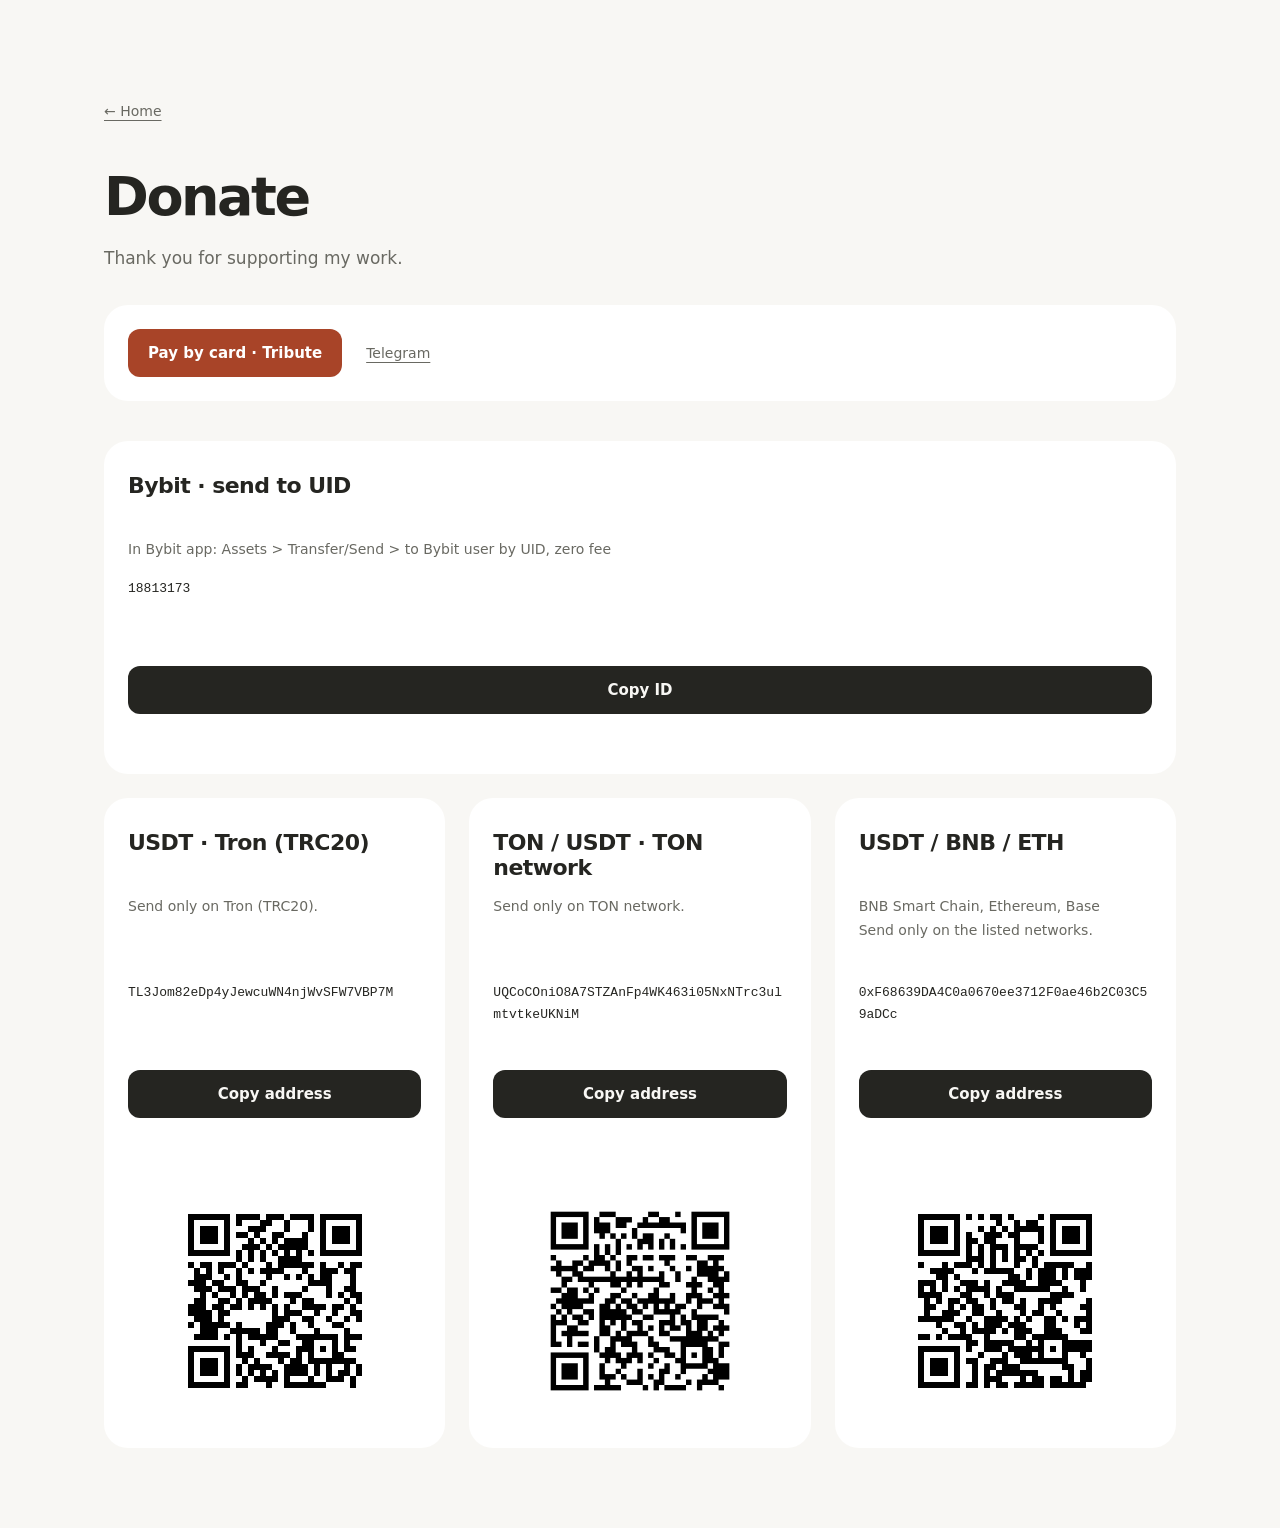
==== donate.html @ 0c7f0937 "Correct donation method to Bybit UID" ====
<!doctype html>
<html lang="en">
<head>
  <meta charset="utf-8">
  <meta name="viewport" content="width=device-width,initial-scale=1">
  <title>Donate - Alex Kirs</title>
  <link rel="stylesheet" href="/style.css">
</head>
<body class="donate">
  <main>
    <nav><a href="/">← Home</a></nav>
    <h1>Donate</h1>
    <p class="donate-intro">Thank you for supporting my work.</p>
    <section class="donation tribute" aria-label="Card donations">
      <a id="tribute-heading" class="donation-button" href="https://web.tribute.tg/d/RJ1">Pay by card · Tribute</a>
      <p class="donation-networks"><a href="https://t.me/tribute/app?startapp=dRJ1">Telegram</a></p>
    </section>
    <section class="donation" aria-labelledby="bybit-heading" style="margin-bottom: 24px">
      <h2 id="bybit-heading">Bybit · send to UID</h2>
      <p>In Bybit app: Assets &gt; Transfer/Send &gt; to Bybit user by UID, zero fee</p>
      <p class="wallet-address">18813173</p>
      <button type="button">Copy ID</button>
      <p class="copy-status" role="status"></p>
    </section>
    <div class="donation-grid">
      <section class="donation" aria-labelledby="tron-heading">
        <h2 id="tron-heading">USDT · Tron (TRC20)</h2>
        <p>Send only on Tron (TRC20).</p>
        <p class="wallet-address">TL3Jom82eDp4yJewcuWN4njWvSFW7VBP7M</p>
        <button type="button">Copy address</button>
        <p class="copy-status" role="status"></p>
        <img class="donation-qr" src="/donate-tron-qr.png" width="246" height="246" alt="QR code for the Tron wallet address above">
      </section>
      <section class="donation" aria-labelledby="ton-heading">
        <h2 id="ton-heading">TON / USDT · TON network</h2>
        <p>Send only on TON network.</p>
        <p class="wallet-address">UQCoCOniO8A7STZAnFp4WK463i05NxNTrc3ulmtvtkeUKNiM</p>
        <button type="button">Copy address</button>
        <p class="copy-status" role="status"></p>
        <img class="donation-qr" src="/donate-ton-qr.png" width="246" height="246" alt="QR code for the TON wallet address above">
      </section>
      <section class="donation" aria-labelledby="crypto-heading">
        <h2 id="crypto-heading">USDT / BNB / ETH</h2>
        <p class="donation-networks">BNB Smart Chain, Ethereum, Base<br>Send only on the listed networks.</p>
        <p class="wallet-address" id="wallet-address">0xF68639DA4C0a0670ee3712F0ae46b2C03C59aDCc</p>
        <button type="button" id="copy-address">Copy address</button>
        <p class="copy-status" id="copy-status" role="status"></p>
        <img class="donation-qr" src="/donate-qr.png" width="246" height="246" alt="QR code for the wallet address above">
      </section>
    </div>
  </main>
  <script>
    document.querySelectorAll('.donation:has(.wallet-address)').forEach(section => {
      section.querySelector('button').addEventListener('click', async () => {
        const address = section.querySelector('.wallet-address').textContent;
        const status = section.querySelector('.copy-status');
        try {
          await navigator.clipboard.writeText(address);
          status.textContent = 'Copied.';
        } catch {
          status.textContent = 'Could not copy. Select and copy the value above.';
        }
      });
    });
  </script>
</body>
</html>
---- style.css ----
:root {
  color-scheme: light dark;
  --bg: #f8f7f4;
  --fg: #252521;
  --mute: #696962;
  --line: #d8d8d0;
  --accent: #a84428;
}
@media (prefers-color-scheme: dark) {
  :root {
    --bg: #191a18;
    --fg: #eeeee7;
    --mute: #a5a59b;
    --line: #3d3e37;
    --accent: #e59877;
  }
}
* { box-sizing: border-box; }
html { background: var(--bg); }
body {
  max-width: 760px;
  margin: 0 auto;
  padding: clamp(32px, 7vw, 96px) 24px 80px;
  background: var(--bg);
  color: var(--fg);
  font: 17px/1.75 system-ui, sans-serif;
  -webkit-font-smoothing: antialiased;
}
a { color: inherit; text-underline-offset: .25em; text-decoration-thickness: 1px; }
a:hover { color: var(--accent); }
a:focus-visible { outline: 2px solid var(--accent); outline-offset: 6px; }
h1, h2 { line-height: 1.15; }
h1 { margin: 0 0 32px; font-size: clamp(36px, 5vw, 54px); font-weight: 600; letter-spacing: -.045em; text-wrap: balance; }
h2 { margin: 48px 0 16px; font-size: 23px; font-weight: 600; letter-spacing: -.025em; }
p { margin: 0 0 20px; }
nav { margin-bottom: 48px; font-size: 14px; color: var(--mute); }
article { max-width: 65ch; }
.home header { padding: 16px 0 80px; }
.home h1 { margin-bottom: 24px; font-size: clamp(64px, 10vw, 104px); letter-spacing: -.065em; }
.home h1 span { color: var(--accent); }
.contacts { display: flex; flex-wrap: wrap; gap: 8px 24px; font-size: 15px; color: var(--mute); }
.home h2 { margin: 0 0 24px; color: var(--mute); font-size: 12px; font-weight: 500; letter-spacing: .14em; text-transform: uppercase; }
.posts { margin: 0; padding: 0; list-style: none; border-top: 1px solid var(--line); }
.posts li { border-bottom: 1px solid var(--line); }
.posts a { display: flex; align-items: baseline; justify-content: space-between; gap: 24px; padding: 24px 0; font-size: 20px; line-height: 1.45; letter-spacing: -.02em; text-decoration: none; }
.posts a span { color: var(--mute); }
@media (max-width: 480px) {
  .home header { padding-bottom: 64px; }
  .posts a { font-size: 18px; }
}

img {
  display: block;
  max-width: 100%;
  height: auto;
  margin: 24px 0;
  border-radius: 2px;
}

/* Donation cards share the site's palette and typography. */
.donate { max-width: 1120px; }
.donate nav { margin-bottom: 32px; }
.donate nav a, .donation-networks a { display: inline-flex; align-items: center; min-height: 44px; }
.donate h1 { margin-bottom: 16px; }
.donate-intro { color: var(--mute); margin-bottom: 32px; }
.donation-grid { display: grid; grid-template-columns: repeat(3, minmax(0, 1fr)); gap: 24px; }
.donation {
  padding: 32px 24px 24px;
  border-radius: 24px;
  background: light-dark(#fff, #242521);
}
.donation h2 { min-height: 52px; margin: 0 0 12px; font-size: 22px; }
.donation p { margin-bottom: 16px; }
.donation p:not(.wallet-address):not(.copy-status) { color: var(--mute); font-size: 14px; }
.donation-grid .donation > p:not(.wallet-address):not(.copy-status) { min-height: 72px; }
.tribute { display: flex; align-items: center; gap: 24px; margin-bottom: 40px; padding: 24px; }
.tribute .donation-networks { min-height: 0; margin: 0; }
button, .donation-button {
  display: inline-flex; align-items: center; justify-content: center;
  min-height: 48px; padding: 12px 20px; border: 0; border-radius: 12px;
  background: var(--fg); color: var(--bg); font: 600 15px/1.5 system-ui, sans-serif;
  text-decoration: none; cursor: pointer;
}
.donation-button { background: var(--accent); color: light-dark(#fff, #191a18); }
button:hover, .donation-button:hover { opacity: .85; color: var(--bg); }
button:focus-visible, .donation-button:focus-visible { outline: 2px solid var(--accent); outline-offset: 4px; }
.donation button { width: 100%; }
.wallet-address { min-height: 72px; overflow-wrap: anywhere; font: 13px/1.7 ui-monospace, monospace; user-select: all; }
.donation .copy-status { min-height: 24px; margin: 12px 0 0; font-size: 14px; }
.donation-qr { width: 100%; max-width: 246px; margin: 24px auto 0; padding: 12px; border-radius: 16px; background: white; }
@media (max-width: 800px) {
  .donation-grid { grid-template-columns: 1fr; gap: 24px; }
  .donation { padding: 28px; }
  .donation h2, .wallet-address, .donation-grid .donation > p:not(.wallet-address):not(.copy-status) { min-height: 0; }
  .tribute { padding: 24px; flex-direction: column; gap: 8px; align-items: stretch; }
  .tribute .donation-networks { text-align: center; }
}
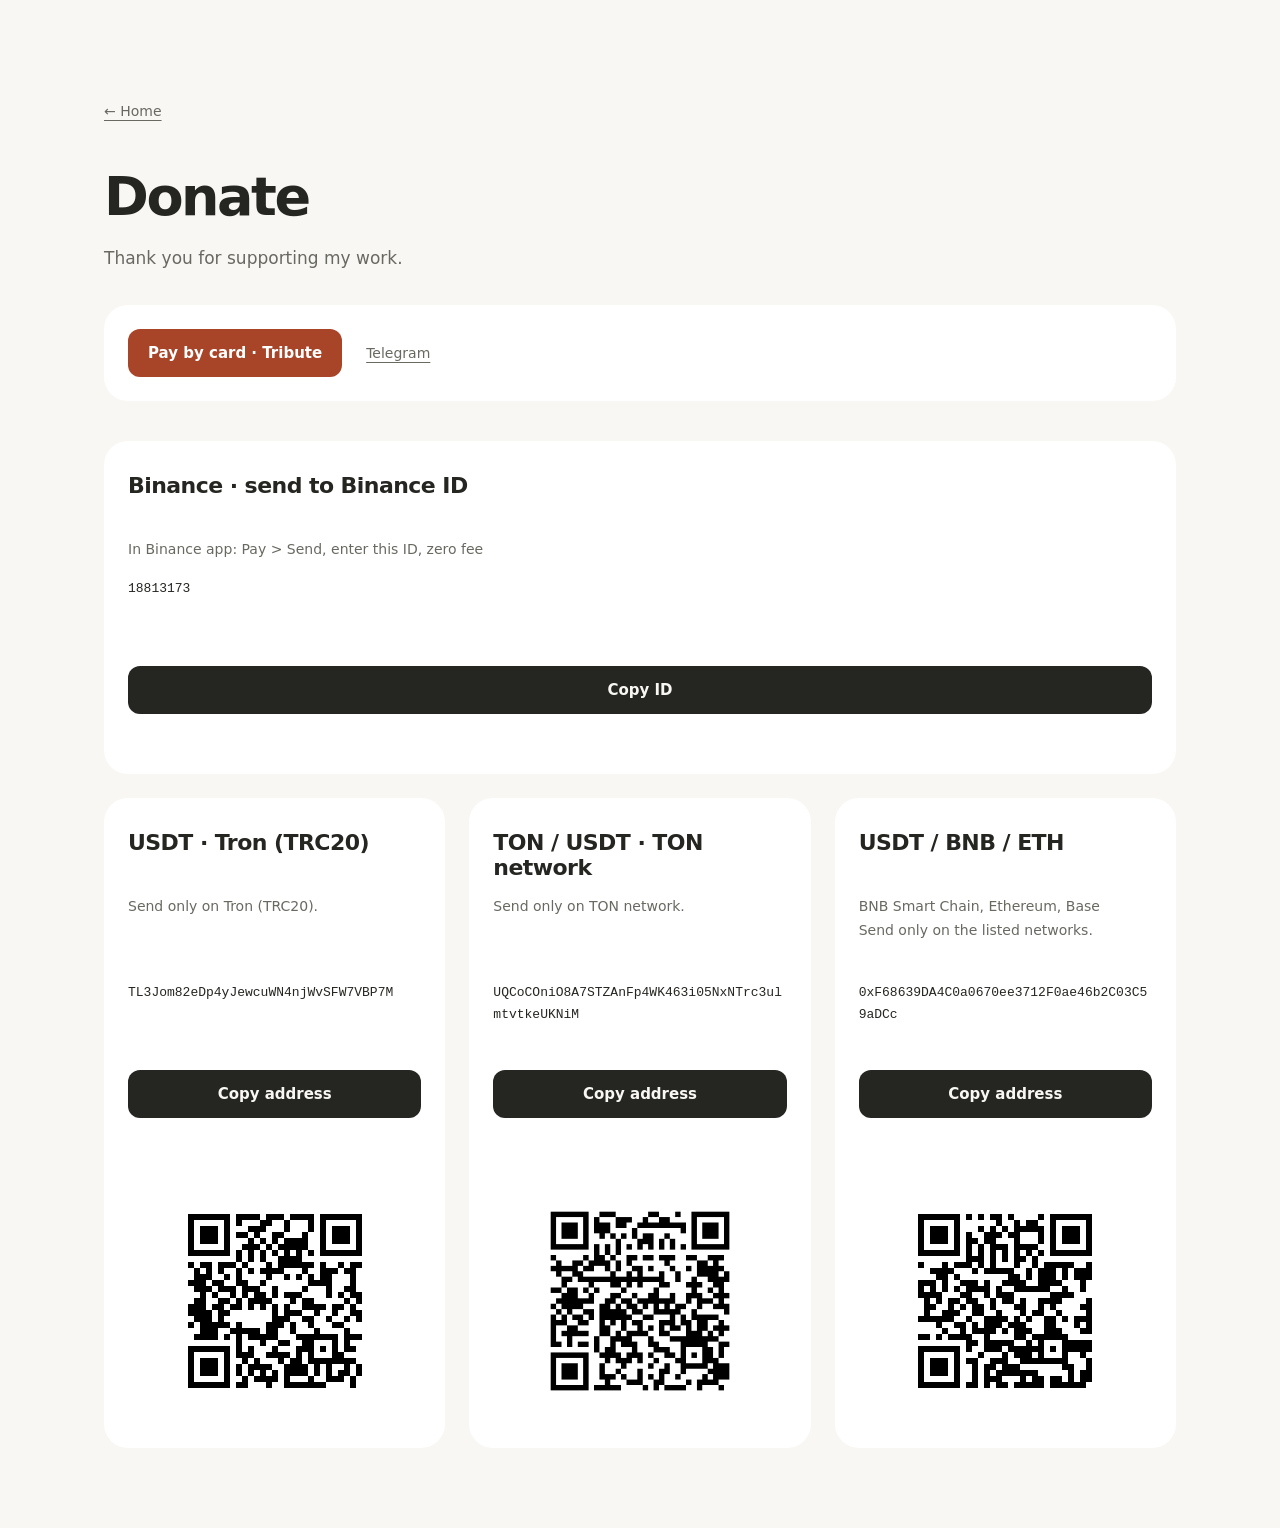
==== commit 3bae601b: "Restore confirmed Binance donation ID" ====
--- a/donate.html
+++ b/donate.html
@@ -15,9 +15,9 @@
       <a id="tribute-heading" class="donation-button" href="https://web.tribute.tg/d/RJ1">Pay by card · Tribute</a>
       <p class="donation-networks"><a href="https://t.me/tribute/app?startapp=dRJ1">Telegram</a></p>
     </section>
-    <section class="donation" aria-labelledby="bybit-heading" style="margin-bottom: 24px">
-      <h2 id="bybit-heading">Bybit · send to UID</h2>
-      <p>In Bybit app: Assets &gt; Transfer/Send &gt; to Bybit user by UID, zero fee</p>
+    <section class="donation" aria-labelledby="binance-heading" style="margin-bottom: 24px">
+      <h2 id="binance-heading">Binance · send to Binance ID</h2>
+      <p>In Binance app: Pay &gt; Send, enter this ID, zero fee</p>
       <p class="wallet-address">18813173</p>
       <button type="button">Copy ID</button>
       <p class="copy-status" role="status"></p>
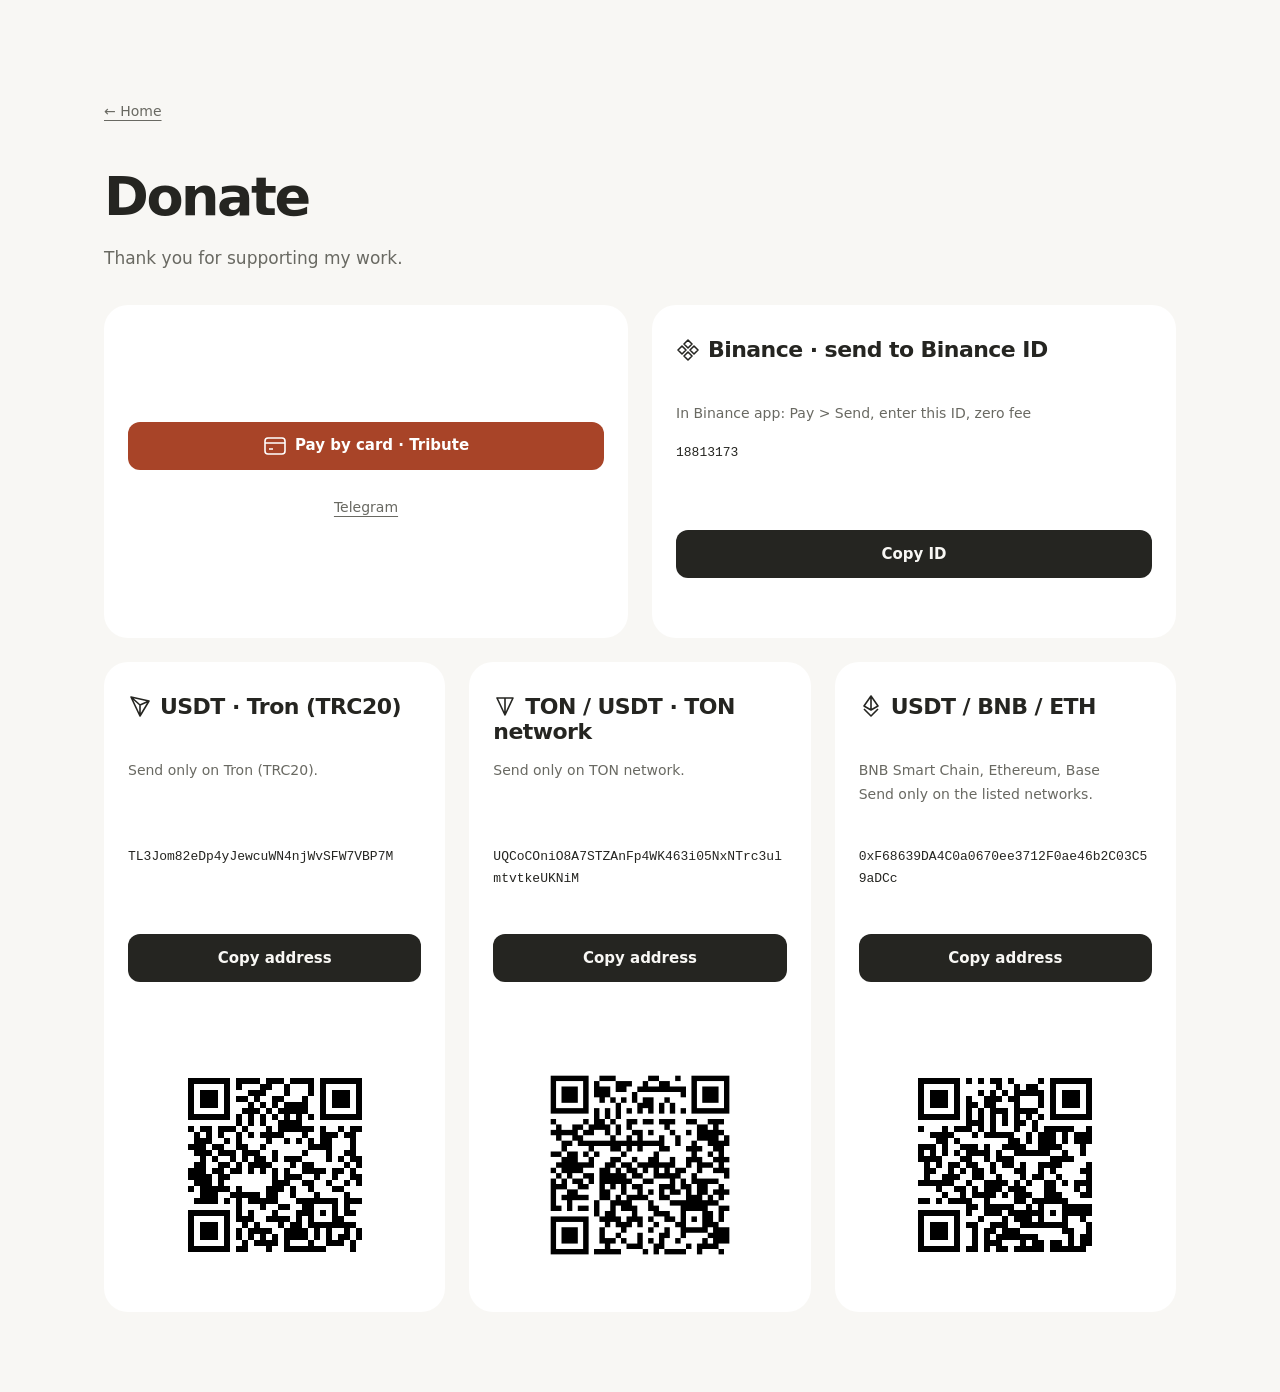
==== commit 3a21bdf4: "Align quick donation cards and add local network icons" ====
--- a/donate.html
+++ b/donate.html
@@ -11,20 +11,22 @@
     <nav><a href="/">← Home</a></nav>
     <h1>Donate</h1>
     <p class="donate-intro">Thank you for supporting my work.</p>
-    <section class="donation tribute" aria-label="Card donations">
-      <a id="tribute-heading" class="donation-button" href="https://web.tribute.tg/d/RJ1">Pay by card · Tribute</a>
-      <p class="donation-networks"><a href="https://t.me/tribute/app?startapp=dRJ1">Telegram</a></p>
-    </section>
-    <section class="donation" aria-labelledby="binance-heading" style="margin-bottom: 24px">
-      <h2 id="binance-heading">Binance · send to Binance ID</h2>
-      <p>In Binance app: Pay &gt; Send, enter this ID, zero fee</p>
-      <p class="wallet-address">18813173</p>
-      <button type="button">Copy ID</button>
-      <p class="copy-status" role="status"></p>
-    </section>
+    <div class="donation-quick">
+      <section class="donation tribute" aria-label="Card donations">
+        <a id="tribute-heading" class="donation-button" href="https://web.tribute.tg/d/RJ1"><svg class="donation-icon" viewBox="0 0 24 24" fill="none" stroke="currentColor" stroke-width="1.6" stroke-linejoin="round" aria-hidden="true"><rect x="2" y="4" width="20" height="16" rx="3"/><path d="M2 9h20M6 15h4"/></svg>Pay by card · Tribute</a>
+        <p class="donation-networks"><a href="https://t.me/tribute/app?startapp=dRJ1">Telegram</a></p>
+      </section>
+      <section class="donation" aria-labelledby="binance-heading">
+        <h2 id="binance-heading"><svg class="donation-icon" viewBox="0 0 24 24" fill="none" stroke="currentColor" stroke-width="1.6" stroke-linejoin="round" aria-hidden="true"><path d="m12 2 4 4-4 4-4-4Zm0 12 4 4-4 4-4-4ZM2 12l4-4 4 4-4 4Zm12 0 4-4 4 4-4 4Z"/></svg>Binance · send to Binance ID</h2>
+        <p>In Binance app: Pay &gt; Send, enter this ID, zero fee</p>
+        <p class="wallet-address">18813173</p>
+        <button type="button">Copy ID</button>
+        <p class="copy-status" role="status"></p>
+      </section>
+    </div>
     <div class="donation-grid">
       <section class="donation" aria-labelledby="tron-heading">
-        <h2 id="tron-heading">USDT · Tron (TRC20)</h2>
+        <h2 id="tron-heading"><svg class="donation-icon" viewBox="0 0 24 24" fill="none" stroke="currentColor" stroke-width="1.6" stroke-linejoin="round" aria-hidden="true"><path d="m3 3 18 4-9 15Zm0 0 9 8 9-4M12 11v11"/></svg>USDT · Tron (TRC20)</h2>
         <p>Send only on Tron (TRC20).</p>
         <p class="wallet-address">TL3Jom82eDp4yJewcuWN4njWvSFW7VBP7M</p>
         <button type="button">Copy address</button>
@@ -32,7 +34,7 @@
         <img class="donation-qr" src="/donate-tron-qr.png" width="246" height="246" alt="QR code for the Tron wallet address above">
       </section>
       <section class="donation" aria-labelledby="ton-heading">
-        <h2 id="ton-heading">TON / USDT · TON network</h2>
+        <h2 id="ton-heading"><svg class="donation-icon" viewBox="0 0 24 24" fill="none" stroke="currentColor" stroke-width="1.6" stroke-linejoin="round" aria-hidden="true"><path d="M4 4h16L12 21ZM12 4v17"/></svg>TON / USDT · TON network</h2>
         <p>Send only on TON network.</p>
         <p class="wallet-address">UQCoCOniO8A7STZAnFp4WK463i05NxNTrc3ulmtvtkeUKNiM</p>
         <button type="button">Copy address</button>
@@ -40,7 +42,7 @@
         <img class="donation-qr" src="/donate-ton-qr.png" width="246" height="246" alt="QR code for the TON wallet address above">
       </section>
       <section class="donation" aria-labelledby="crypto-heading">
-        <h2 id="crypto-heading">USDT / BNB / ETH</h2>
+        <h2 id="crypto-heading"><svg class="donation-icon" viewBox="0 0 24 24" fill="none" stroke="currentColor" stroke-width="1.6" stroke-linejoin="round" aria-hidden="true"><path d="m12 2 7 10-7 4-7-4Zm-7 13 7 7 7-7M12 2v14"/></svg>USDT / BNB / ETH</h2>
         <p class="donation-networks">BNB Smart Chain, Ethereum, Base<br>Send only on the listed networks.</p>
         <p class="wallet-address" id="wallet-address">0xF68639DA4C0a0670ee3712F0ae46b2C03C59aDCc</p>
         <button type="button" id="copy-address">Copy address</button>
--- a/style.css
+++ b/style.css
@@ -73,8 +73,11 @@
 .donation p { margin-bottom: 16px; }
 .donation p:not(.wallet-address):not(.copy-status) { color: var(--mute); font-size: 14px; }
 .donation-grid .donation > p:not(.wallet-address):not(.copy-status) { min-height: 72px; }
-.tribute { display: flex; align-items: center; gap: 24px; margin-bottom: 40px; padding: 24px; }
-.tribute .donation-networks { min-height: 0; margin: 0; }
+.donation-quick { display: grid; grid-template-columns: repeat(2, minmax(0, 1fr)); gap: 24px; margin-bottom: 24px; }
+.tribute { display: flex; flex-direction: column; justify-content: center; gap: 16px; }
+.tribute .donation-button { width: 100%; }
+.donation-icon { width: 24px; height: 24px; flex-shrink: 0; vertical-align: -.2em; margin-right: 8px; }
+.tribute .donation-networks { min-height: 0; margin: 0; text-align: center; }
 button, .donation-button {
   display: inline-flex; align-items: center; justify-content: center;
   min-height: 48px; padding: 12px 20px; border: 0; border-radius: 12px;
@@ -89,7 +92,7 @@
 .donation .copy-status { min-height: 24px; margin: 12px 0 0; font-size: 14px; }
 .donation-qr { width: 100%; max-width: 246px; margin: 24px auto 0; padding: 12px; border-radius: 16px; background: white; }
 @media (max-width: 800px) {
-  .donation-grid { grid-template-columns: 1fr; gap: 24px; }
+  .donation-grid, .donation-quick { grid-template-columns: 1fr; gap: 24px; }
   .donation { padding: 28px; }
   .donation h2, .wallet-address, .donation-grid .donation > p:not(.wallet-address):not(.copy-status) { min-height: 0; }
   .tribute { padding: 24px; flex-direction: column; gap: 8px; align-items: stretch; }
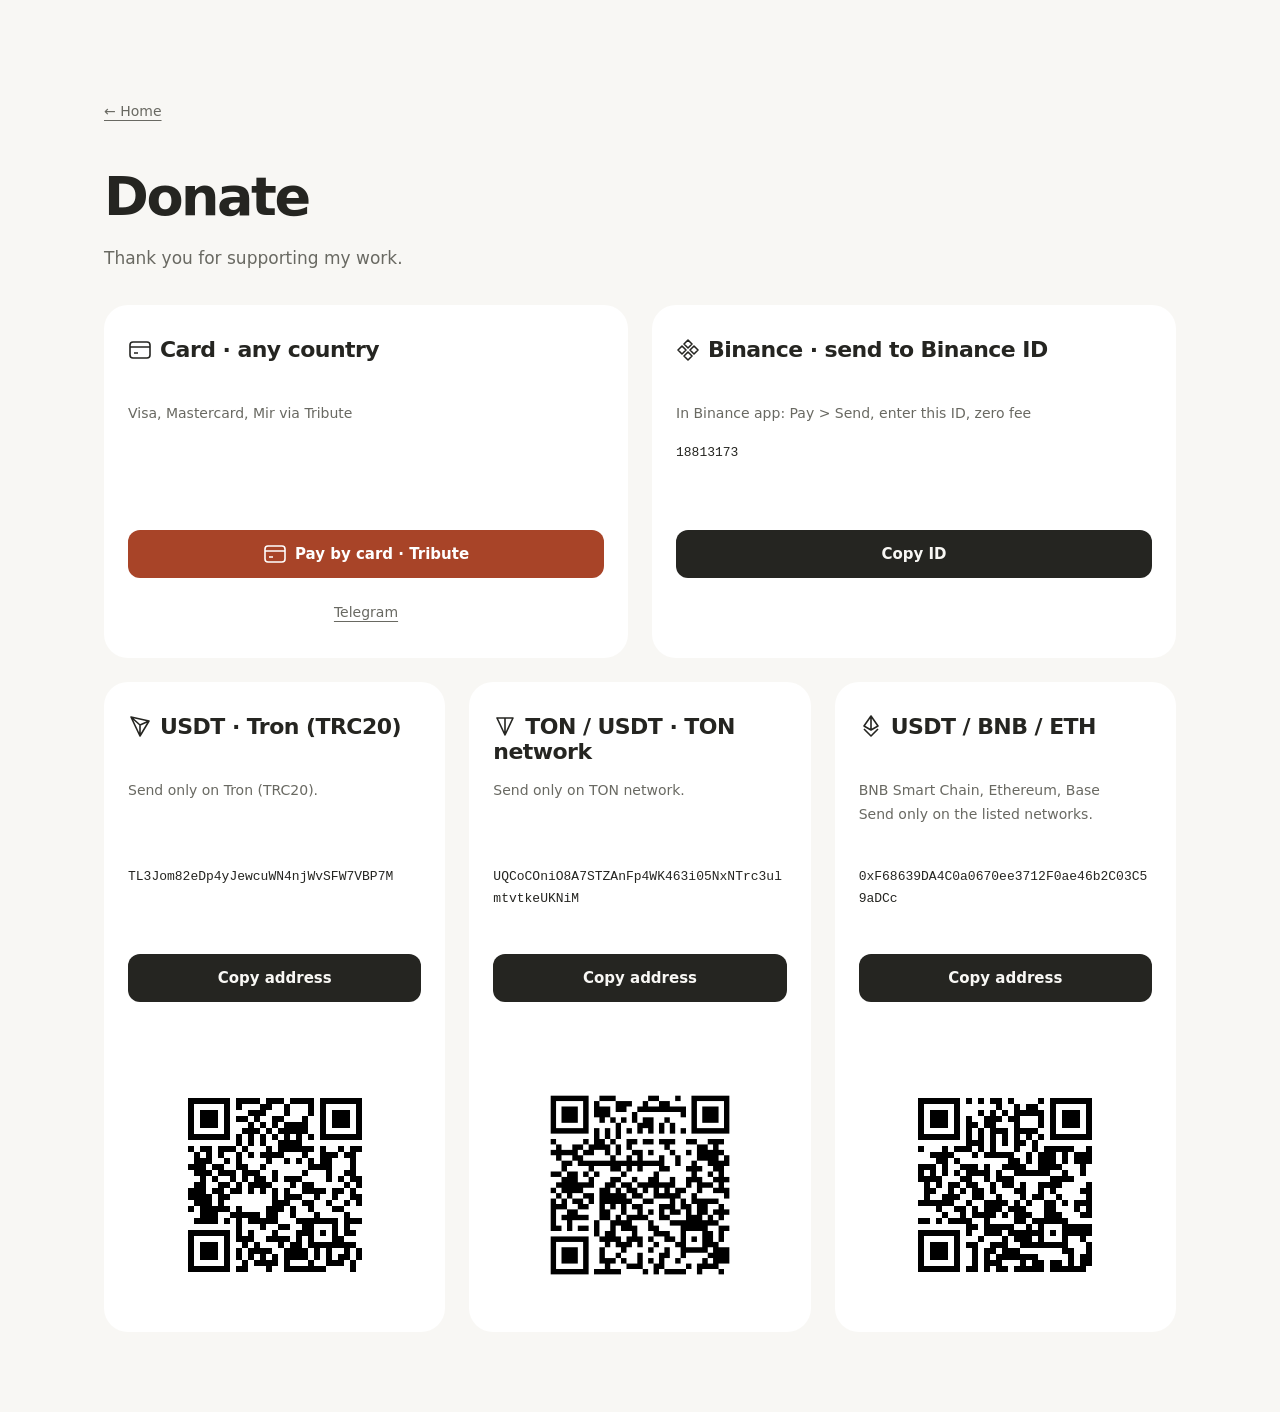
==== commit 394c6441: "Align Tribute donation card and prevent stale stylesheet layouts" ====
--- a/donate.html
+++ b/donate.html
@@ -4,7 +4,7 @@
   <meta charset="utf-8">
   <meta name="viewport" content="width=device-width,initial-scale=1">
   <title>Donate - Alex Kirs</title>
-  <link rel="stylesheet" href="/style.css">
+  <link rel="stylesheet" href="/style.css?v=2a51c4e57368">
 </head>
 <body class="donate">
   <main>
@@ -12,12 +12,14 @@
     <h1>Donate</h1>
     <p class="donate-intro">Thank you for supporting my work.</p>
     <div class="donation-quick">
-      <section class="donation tribute" aria-label="Card donations">
-        <a id="tribute-heading" class="donation-button" href="https://web.tribute.tg/d/RJ1"><svg class="donation-icon" viewBox="0 0 24 24" fill="none" stroke="currentColor" stroke-width="1.6" stroke-linejoin="round" aria-hidden="true"><rect x="2" y="4" width="20" height="16" rx="3"/><path d="M2 9h20M6 15h4"/></svg>Pay by card · Tribute</a>
+      <section class="donation tribute" aria-labelledby="tribute-heading">
+        <h2 id="tribute-heading"><svg width="24" height="24" class="donation-icon" viewBox="0 0 24 24" fill="none" stroke="currentColor" stroke-width="1.6" stroke-linejoin="round" aria-hidden="true"><rect x="2" y="4" width="20" height="16" rx="3"/><path d="M2 9h20M6 15h4"/></svg>Card · any country</h2>
+        <p>Visa, Mastercard, Mir via Tribute</p>
+        <a class="donation-button" href="https://web.tribute.tg/d/RJ1"><svg width="24" height="24" class="donation-icon" viewBox="0 0 24 24" fill="none" stroke="currentColor" stroke-width="1.6" stroke-linejoin="round" aria-hidden="true"><rect x="2" y="4" width="20" height="16" rx="3"/><path d="M2 9h20M6 15h4"/></svg>Pay by card · Tribute</a>
         <p class="donation-networks"><a href="https://t.me/tribute/app?startapp=dRJ1">Telegram</a></p>
       </section>
       <section class="donation" aria-labelledby="binance-heading">
-        <h2 id="binance-heading"><svg class="donation-icon" viewBox="0 0 24 24" fill="none" stroke="currentColor" stroke-width="1.6" stroke-linejoin="round" aria-hidden="true"><path d="m12 2 4 4-4 4-4-4Zm0 12 4 4-4 4-4-4ZM2 12l4-4 4 4-4 4Zm12 0 4-4 4 4-4 4Z"/></svg>Binance · send to Binance ID</h2>
+        <h2 id="binance-heading"><svg width="24" height="24" class="donation-icon" viewBox="0 0 24 24" fill="none" stroke="currentColor" stroke-width="1.6" stroke-linejoin="round" aria-hidden="true"><path d="m12 2 4 4-4 4-4-4Zm0 12 4 4-4 4-4-4ZM2 12l4-4 4 4-4 4Zm12 0 4-4 4 4-4 4Z"/></svg>Binance · send to Binance ID</h2>
         <p>In Binance app: Pay &gt; Send, enter this ID, zero fee</p>
         <p class="wallet-address">18813173</p>
         <button type="button">Copy ID</button>
@@ -26,7 +28,7 @@
     </div>
     <div class="donation-grid">
       <section class="donation" aria-labelledby="tron-heading">
-        <h2 id="tron-heading"><svg class="donation-icon" viewBox="0 0 24 24" fill="none" stroke="currentColor" stroke-width="1.6" stroke-linejoin="round" aria-hidden="true"><path d="m3 3 18 4-9 15Zm0 0 9 8 9-4M12 11v11"/></svg>USDT · Tron (TRC20)</h2>
+        <h2 id="tron-heading"><svg width="24" height="24" class="donation-icon" viewBox="0 0 24 24" fill="none" stroke="currentColor" stroke-width="1.6" stroke-linejoin="round" aria-hidden="true"><path d="m3 3 18 4-9 15Zm0 0 9 8 9-4M12 11v11"/></svg>USDT · Tron (TRC20)</h2>
         <p>Send only on Tron (TRC20).</p>
         <p class="wallet-address">TL3Jom82eDp4yJewcuWN4njWvSFW7VBP7M</p>
         <button type="button">Copy address</button>
@@ -34,7 +36,7 @@
         <img class="donation-qr" src="/donate-tron-qr.png" width="246" height="246" alt="QR code for the Tron wallet address above">
       </section>
       <section class="donation" aria-labelledby="ton-heading">
-        <h2 id="ton-heading"><svg class="donation-icon" viewBox="0 0 24 24" fill="none" stroke="currentColor" stroke-width="1.6" stroke-linejoin="round" aria-hidden="true"><path d="M4 4h16L12 21ZM12 4v17"/></svg>TON / USDT · TON network</h2>
+        <h2 id="ton-heading"><svg width="24" height="24" class="donation-icon" viewBox="0 0 24 24" fill="none" stroke="currentColor" stroke-width="1.6" stroke-linejoin="round" aria-hidden="true"><path d="M4 4h16L12 21ZM12 4v17"/></svg>TON / USDT · TON network</h2>
         <p>Send only on TON network.</p>
         <p class="wallet-address">UQCoCOniO8A7STZAnFp4WK463i05NxNTrc3ulmtvtkeUKNiM</p>
         <button type="button">Copy address</button>
@@ -42,7 +44,7 @@
         <img class="donation-qr" src="/donate-ton-qr.png" width="246" height="246" alt="QR code for the TON wallet address above">
       </section>
       <section class="donation" aria-labelledby="crypto-heading">
-        <h2 id="crypto-heading"><svg class="donation-icon" viewBox="0 0 24 24" fill="none" stroke="currentColor" stroke-width="1.6" stroke-linejoin="round" aria-hidden="true"><path d="m12 2 7 10-7 4-7-4Zm-7 13 7 7 7-7M12 2v14"/></svg>USDT / BNB / ETH</h2>
+        <h2 id="crypto-heading"><svg width="24" height="24" class="donation-icon" viewBox="0 0 24 24" fill="none" stroke="currentColor" stroke-width="1.6" stroke-linejoin="round" aria-hidden="true"><path d="m12 2 7 10-7 4-7-4Zm-7 13 7 7 7-7M12 2v14"/></svg>USDT / BNB / ETH</h2>
         <p class="donation-networks">BNB Smart Chain, Ethereum, Base<br>Send only on the listed networks.</p>
         <p class="wallet-address" id="wallet-address">0xF68639DA4C0a0670ee3712F0ae46b2C03C59aDCc</p>
         <button type="button" id="copy-address">Copy address</button>
--- a/style.css
+++ b/style.css
@@ -74,18 +74,21 @@
 .donation p:not(.wallet-address):not(.copy-status) { color: var(--mute); font-size: 14px; }
 .donation-grid .donation > p:not(.wallet-address):not(.copy-status) { min-height: 72px; }
 .donation-quick { display: grid; grid-template-columns: repeat(2, minmax(0, 1fr)); gap: 24px; margin-bottom: 24px; }
-.tribute { display: flex; flex-direction: column; justify-content: center; gap: 16px; }
+.donation-quick .donation { display: flex; flex-direction: column; }
+.donation-quick button, .tribute .donation-button { margin-top: auto; }
+.donation-quick .donation .copy-status, .tribute .donation-networks { min-height: 44px; margin: 12px 0 0; }
 .tribute .donation-button { width: 100%; }
 .donation-icon { width: 24px; height: 24px; flex-shrink: 0; vertical-align: -.2em; margin-right: 8px; }
-.tribute .donation-networks { min-height: 0; margin: 0; text-align: center; }
+.tribute .donation-networks { text-align: center; }
 button, .donation-button {
   display: inline-flex; align-items: center; justify-content: center;
   min-height: 48px; padding: 12px 20px; border: 0; border-radius: 12px;
   background: var(--fg); color: var(--bg); font: 600 15px/1.5 system-ui, sans-serif;
   text-decoration: none; cursor: pointer;
 }
-.donation-button { background: var(--accent); color: light-dark(#fff, #191a18); }
-button:hover, .donation-button:hover { opacity: .85; color: var(--bg); }
+.donation-button { background: #a84428; color: #fff; }
+button:hover { opacity: .85; color: var(--bg); }
+.donation-button:hover { background: #91391f; color: #fff; }
 button:focus-visible, .donation-button:focus-visible { outline: 2px solid var(--accent); outline-offset: 4px; }
 .donation button { width: 100%; }
 .wallet-address { min-height: 72px; overflow-wrap: anywhere; font: 13px/1.7 ui-monospace, monospace; user-select: all; }
@@ -95,6 +98,6 @@
   .donation-grid, .donation-quick { grid-template-columns: 1fr; gap: 24px; }
   .donation { padding: 28px; }
   .donation h2, .wallet-address, .donation-grid .donation > p:not(.wallet-address):not(.copy-status) { min-height: 0; }
-  .tribute { padding: 24px; flex-direction: column; gap: 8px; align-items: stretch; }
+  .tribute { padding: 24px; }
   .tribute .donation-networks { text-align: center; }
 }
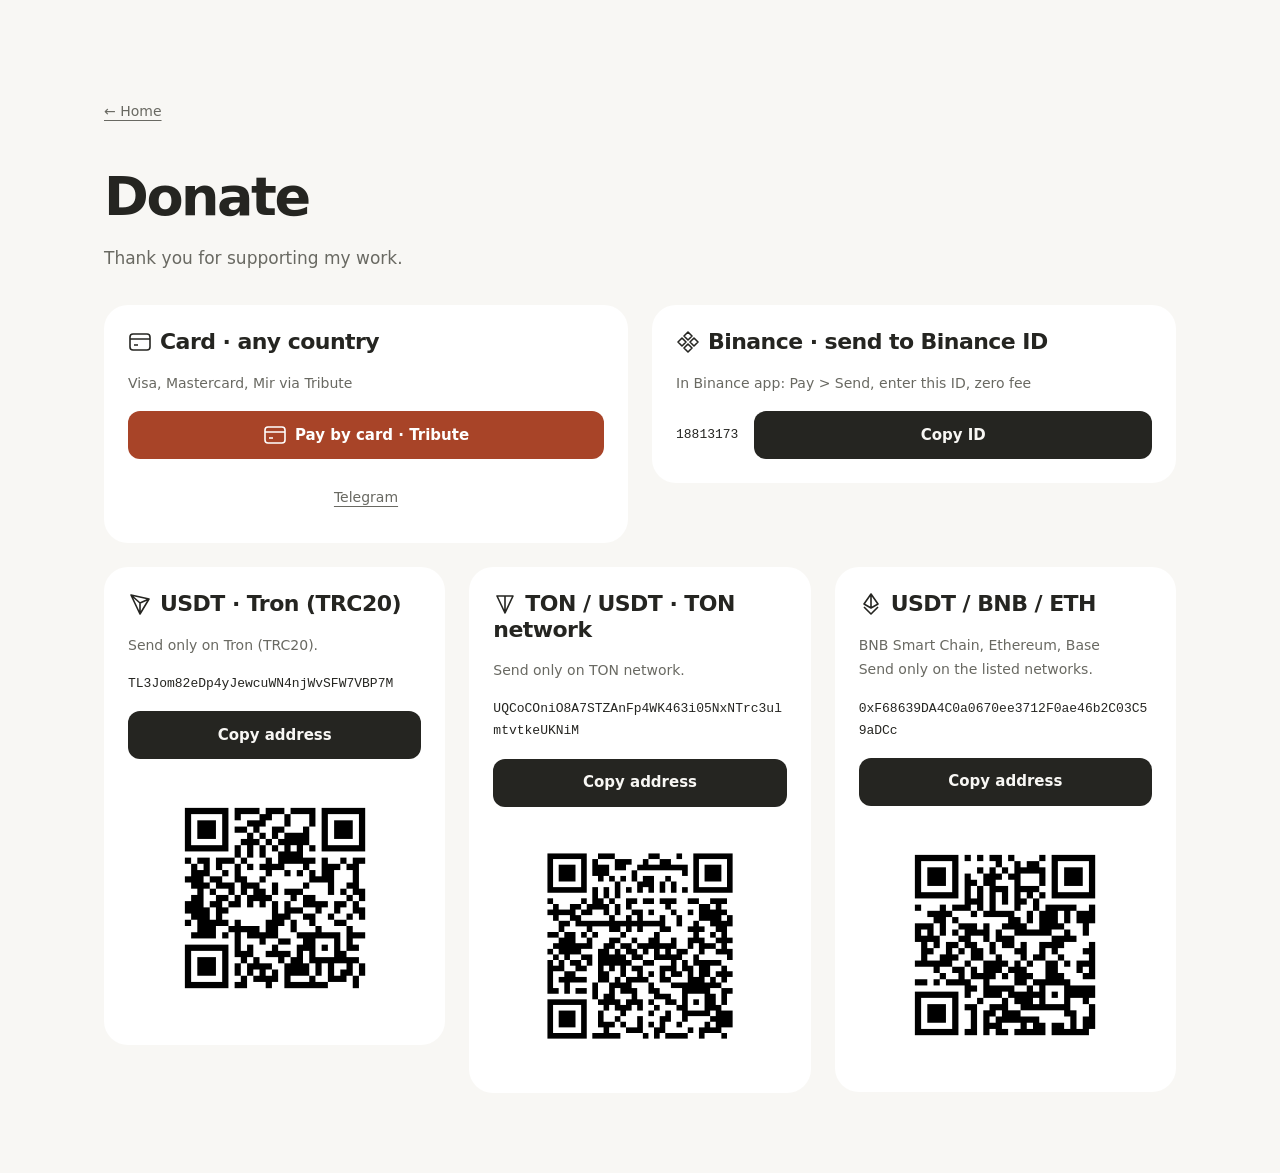
==== commit 47d9739e: "Tighten donation card spacing and place Binance ID beside its action" ====
--- a/donate.html
+++ b/donate.html
@@ -4,7 +4,7 @@
   <meta charset="utf-8">
   <meta name="viewport" content="width=device-width,initial-scale=1">
   <title>Donate - Alex Kirs</title>
-  <link rel="stylesheet" href="/style.css?v=2a51c4e57368">
+  <link rel="stylesheet" href="/style.css?v=227e6cd746e8">
 </head>
 <body class="donate">
   <main>
@@ -21,8 +21,10 @@
       <section class="donation" aria-labelledby="binance-heading">
         <h2 id="binance-heading"><svg width="24" height="24" class="donation-icon" viewBox="0 0 24 24" fill="none" stroke="currentColor" stroke-width="1.6" stroke-linejoin="round" aria-hidden="true"><path d="m12 2 4 4-4 4-4-4Zm0 12 4 4-4 4-4-4ZM2 12l4-4 4 4-4 4Zm12 0 4-4 4 4-4 4Z"/></svg>Binance · send to Binance ID</h2>
         <p>In Binance app: Pay &gt; Send, enter this ID, zero fee</p>
-        <p class="wallet-address">18813173</p>
-        <button type="button">Copy ID</button>
+        <div class="donation-action">
+          <p class="wallet-address">18813173</p>
+          <button type="button">Copy ID</button>
+        </div>
         <p class="copy-status" role="status"></p>
       </section>
     </div>
--- a/style.css
+++ b/style.css
@@ -65,18 +65,20 @@
 .donate-intro { color: var(--mute); margin-bottom: 32px; }
 .donation-grid { display: grid; grid-template-columns: repeat(3, minmax(0, 1fr)); gap: 24px; }
 .donation {
-  padding: 32px 24px 24px;
+  display: grid;
+  align-content: start;
+  gap: 16px;
+  padding: 24px;
   border-radius: 24px;
   background: light-dark(#fff, #242521);
 }
-.donation h2 { min-height: 52px; margin: 0 0 12px; font-size: 22px; }
-.donation p { margin-bottom: 16px; }
+.donation h2 { margin: 0; font-size: 22px; }
+.donation p { margin: 0; }
 .donation p:not(.wallet-address):not(.copy-status) { color: var(--mute); font-size: 14px; }
-.donation-grid .donation > p:not(.wallet-address):not(.copy-status) { min-height: 72px; }
 .donation-quick { display: grid; grid-template-columns: repeat(2, minmax(0, 1fr)); gap: 24px; margin-bottom: 24px; }
-.donation-quick .donation { display: flex; flex-direction: column; }
-.donation-quick button, .tribute .donation-button { margin-top: auto; }
-.donation-quick .donation .copy-status, .tribute .donation-networks { min-height: 44px; margin: 12px 0 0; }
+.donation-grid, .donation-quick { align-items: start; }
+.donation-action { display: flex; align-items: center; gap: 16px; }
+.donation-action button { flex: 1; }
 .tribute .donation-button { width: 100%; }
 .donation-icon { width: 24px; height: 24px; flex-shrink: 0; vertical-align: -.2em; margin-right: 8px; }
 .tribute .donation-networks { text-align: center; }
@@ -91,13 +93,10 @@
 .donation-button:hover { background: #91391f; color: #fff; }
 button:focus-visible, .donation-button:focus-visible { outline: 2px solid var(--accent); outline-offset: 4px; }
 .donation button { width: 100%; }
-.wallet-address { min-height: 72px; overflow-wrap: anywhere; font: 13px/1.7 ui-monospace, monospace; user-select: all; }
-.donation .copy-status { min-height: 24px; margin: 12px 0 0; font-size: 14px; }
-.donation-qr { width: 100%; max-width: 246px; margin: 24px auto 0; padding: 12px; border-radius: 16px; background: white; }
+.wallet-address { overflow-wrap: anywhere; font: 13px/1.7 ui-monospace, monospace; user-select: all; }
+.donation .copy-status { font-size: 14px; }
+.copy-status:empty { display: none; }
+.donation-qr { width: 100%; max-width: 246px; margin: 0 auto; padding: 8px; border-radius: 16px; background: white; }
 @media (max-width: 800px) {
   .donation-grid, .donation-quick { grid-template-columns: 1fr; gap: 24px; }
-  .donation { padding: 28px; }
-  .donation h2, .wallet-address, .donation-grid .donation > p:not(.wallet-address):not(.copy-status) { min-height: 0; }
-  .tribute { padding: 24px; }
-  .tribute .donation-networks { text-align: center; }
 }
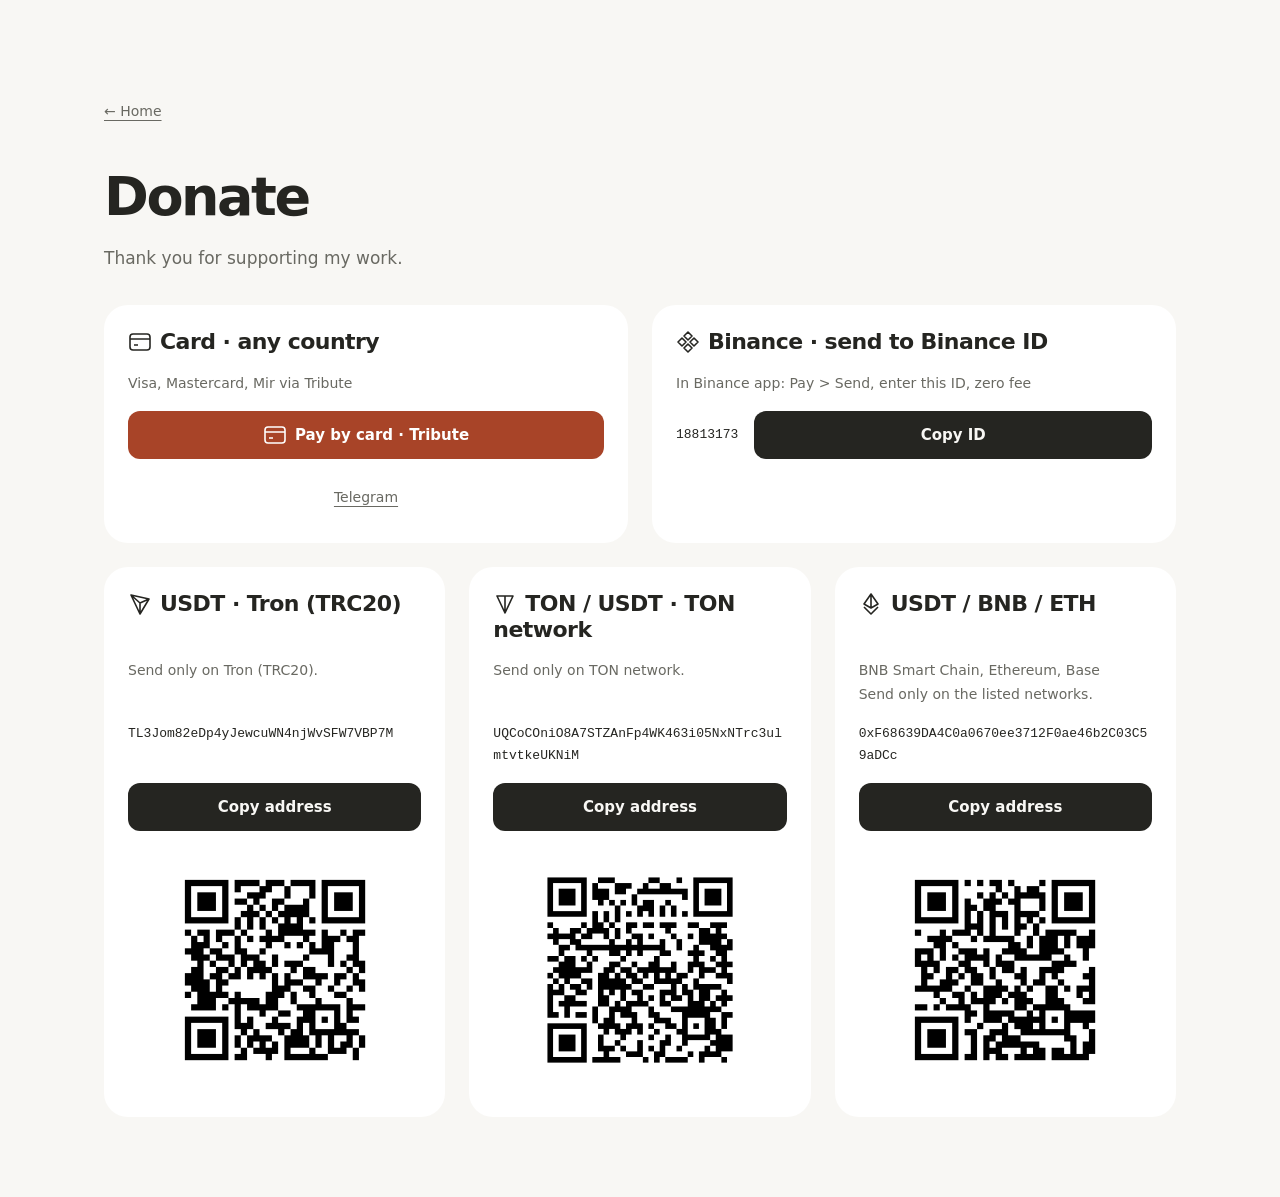
==== commit 3375fbc9: "Align donation card rows with content-sized subgrids" ====
--- a/donate.html
+++ b/donate.html
@@ -4,7 +4,7 @@
   <meta charset="utf-8">
   <meta name="viewport" content="width=device-width,initial-scale=1">
   <title>Donate - Alex Kirs</title>
-  <link rel="stylesheet" href="/style.css?v=227e6cd746e8">
+  <link rel="stylesheet" href="/style.css?v=b1ee34ac0d65">
 </head>
 <body class="donate">
   <main>
@@ -33,24 +33,30 @@
         <h2 id="tron-heading"><svg width="24" height="24" class="donation-icon" viewBox="0 0 24 24" fill="none" stroke="currentColor" stroke-width="1.6" stroke-linejoin="round" aria-hidden="true"><path d="m3 3 18 4-9 15Zm0 0 9 8 9-4M12 11v11"/></svg>USDT · Tron (TRC20)</h2>
         <p>Send only on Tron (TRC20).</p>
         <p class="wallet-address">TL3Jom82eDp4yJewcuWN4njWvSFW7VBP7M</p>
-        <button type="button">Copy address</button>
-        <p class="copy-status" role="status"></p>
+        <div class="donation-controls">
+          <button type="button">Copy address</button>
+          <p class="copy-status" role="status"></p>
+        </div>
         <img class="donation-qr" src="/donate-tron-qr.png" width="246" height="246" alt="QR code for the Tron wallet address above">
       </section>
       <section class="donation" aria-labelledby="ton-heading">
         <h2 id="ton-heading"><svg width="24" height="24" class="donation-icon" viewBox="0 0 24 24" fill="none" stroke="currentColor" stroke-width="1.6" stroke-linejoin="round" aria-hidden="true"><path d="M4 4h16L12 21ZM12 4v17"/></svg>TON / USDT · TON network</h2>
         <p>Send only on TON network.</p>
         <p class="wallet-address">UQCoCOniO8A7STZAnFp4WK463i05NxNTrc3ulmtvtkeUKNiM</p>
-        <button type="button">Copy address</button>
-        <p class="copy-status" role="status"></p>
+        <div class="donation-controls">
+          <button type="button">Copy address</button>
+          <p class="copy-status" role="status"></p>
+        </div>
         <img class="donation-qr" src="/donate-ton-qr.png" width="246" height="246" alt="QR code for the TON wallet address above">
       </section>
       <section class="donation" aria-labelledby="crypto-heading">
         <h2 id="crypto-heading"><svg width="24" height="24" class="donation-icon" viewBox="0 0 24 24" fill="none" stroke="currentColor" stroke-width="1.6" stroke-linejoin="round" aria-hidden="true"><path d="m12 2 7 10-7 4-7-4Zm-7 13 7 7 7-7M12 2v14"/></svg>USDT / BNB / ETH</h2>
         <p class="donation-networks">BNB Smart Chain, Ethereum, Base<br>Send only on the listed networks.</p>
         <p class="wallet-address" id="wallet-address">0xF68639DA4C0a0670ee3712F0ae46b2C03C59aDCc</p>
-        <button type="button" id="copy-address">Copy address</button>
-        <p class="copy-status" id="copy-status" role="status"></p>
+        <div class="donation-controls">
+          <button type="button" id="copy-address">Copy address</button>
+          <p class="copy-status" id="copy-status" role="status"></p>
+        </div>
         <img class="donation-qr" src="/donate-qr.png" width="246" height="246" alt="QR code for the wallet address above">
       </section>
     </div>
--- a/style.css
+++ b/style.css
@@ -76,7 +76,11 @@
 .donation p { margin: 0; }
 .donation p:not(.wallet-address):not(.copy-status) { color: var(--mute); font-size: 14px; }
 .donation-quick { display: grid; grid-template-columns: repeat(2, minmax(0, 1fr)); gap: 24px; margin-bottom: 24px; }
-.donation-grid, .donation-quick { align-items: start; }
+.donation-grid, .donation-quick { gap: 16px 24px; }
+.donation-grid .donation, .donation-quick .donation { grid-template-rows: subgrid; }
+.donation-grid .donation { grid-row: span 5; }
+.donation-quick .donation { grid-row: span 4; }
+.donation-controls { display: grid; align-content: start; gap: 8px; }
 .donation-action { display: flex; align-items: center; gap: 16px; }
 .donation-action button { flex: 1; }
 .tribute .donation-button { width: 100%; }
@@ -93,10 +97,11 @@
 .donation-button:hover { background: #91391f; color: #fff; }
 button:focus-visible, .donation-button:focus-visible { outline: 2px solid var(--accent); outline-offset: 4px; }
 .donation button { width: 100%; }
-.wallet-address { overflow-wrap: anywhere; font: 13px/1.7 ui-monospace, monospace; user-select: all; }
+.wallet-address { overflow-wrap: anywhere; word-break: break-all; font: 13px/1.7 ui-monospace, monospace; user-select: all; }
 .donation .copy-status { font-size: 14px; }
 .copy-status:empty { display: none; }
 .donation-qr { width: 100%; max-width: 246px; margin: 0 auto; padding: 8px; border-radius: 16px; background: white; }
 @media (max-width: 800px) {
   .donation-grid, .donation-quick { grid-template-columns: 1fr; gap: 24px; }
+  .donation-grid .donation, .donation-quick .donation { grid-row: auto; grid-template-rows: none; }
 }
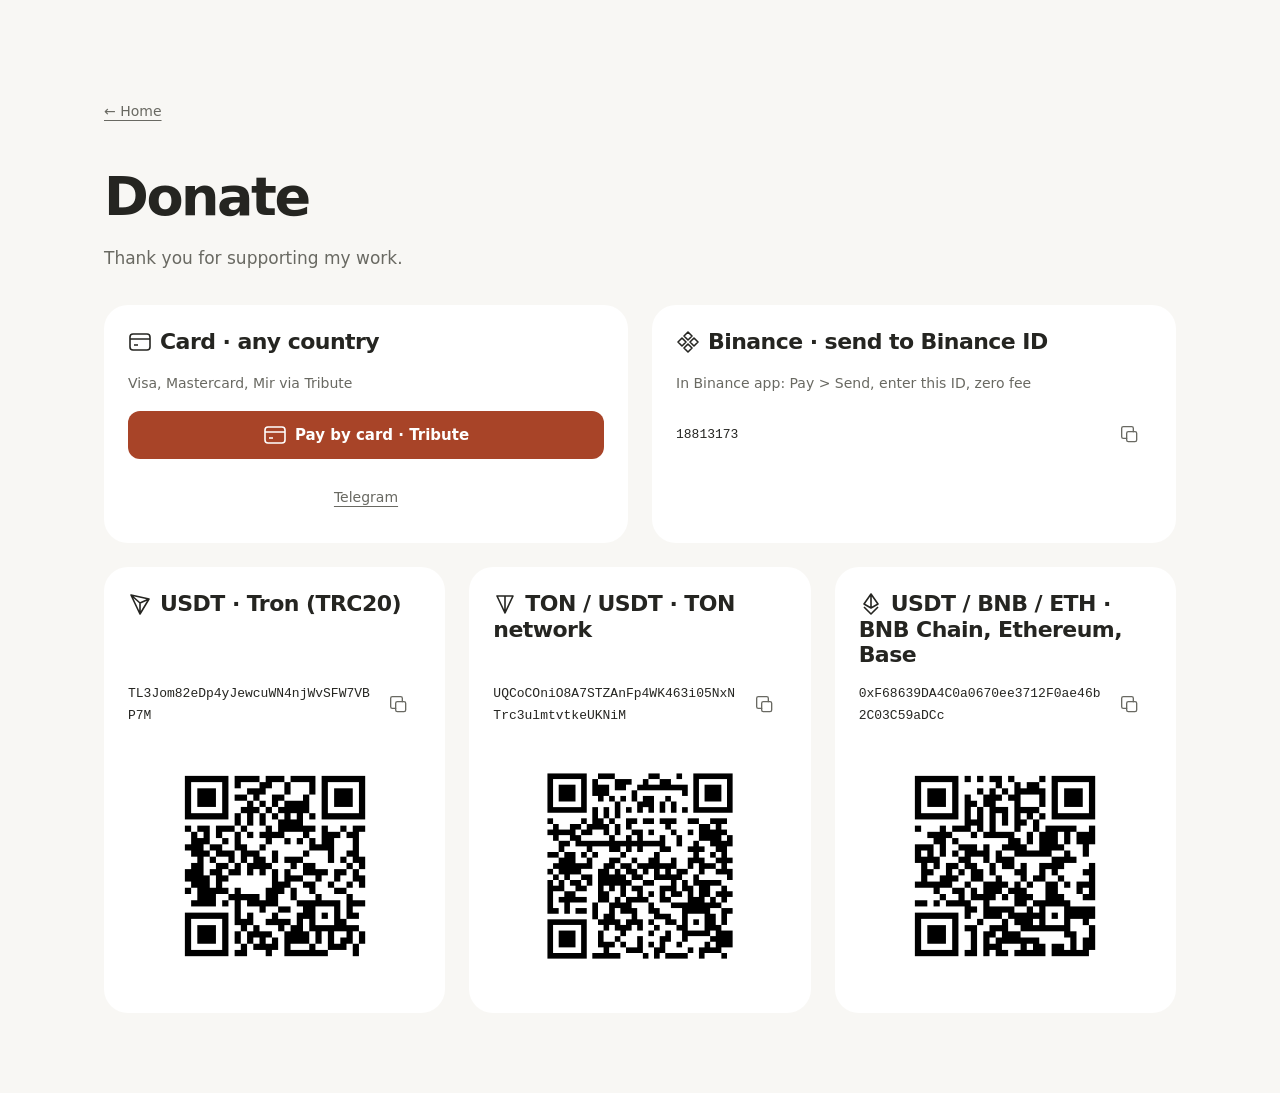
==== commit 80d7649d: "Use inline copy icons on donation cards" ====
--- a/donate.html
+++ b/donate.html
@@ -4,7 +4,7 @@
   <meta charset="utf-8">
   <meta name="viewport" content="width=device-width,initial-scale=1">
   <title>Donate - Alex Kirs</title>
-  <link rel="stylesheet" href="/style.css?v=b1ee34ac0d65">
+  <link rel="stylesheet" href="/style.css?v=458104d045cb">
 </head>
 <body class="donate">
   <main>
@@ -23,39 +23,36 @@
         <p>In Binance app: Pay &gt; Send, enter this ID, zero fee</p>
         <div class="donation-action">
           <p class="wallet-address">18813173</p>
-          <button type="button">Copy ID</button>
+          <button class="copy-button" type="button" aria-label="Copy Binance ID"><svg width="20" height="20" viewBox="0 0 24 24" fill="none" stroke="currentColor" stroke-width="1.6" stroke-linecap="round" stroke-linejoin="round" aria-hidden="true"><g class="copy-glyph"><rect x="8" y="8" width="12" height="12" rx="2"/><path d="M16 8V4a2 2 0 0 0-2-2H4a2 2 0 0 0-2 2v10a2 2 0 0 0 2 2h4"/></g><path class="check-glyph" d="m5 12 4 4L19 6"/></svg></button>
         </div>
-        <p class="copy-status" role="status"></p>
+        <p class="copy-status" role="status" aria-live="polite"></p>
       </section>
     </div>
     <div class="donation-grid">
       <section class="donation" aria-labelledby="tron-heading">
         <h2 id="tron-heading"><svg width="24" height="24" class="donation-icon" viewBox="0 0 24 24" fill="none" stroke="currentColor" stroke-width="1.6" stroke-linejoin="round" aria-hidden="true"><path d="m3 3 18 4-9 15Zm0 0 9 8 9-4M12 11v11"/></svg>USDT · Tron (TRC20)</h2>
-        <p>Send only on Tron (TRC20).</p>
-        <p class="wallet-address">TL3Jom82eDp4yJewcuWN4njWvSFW7VBP7M</p>
-        <div class="donation-controls">
-          <button type="button">Copy address</button>
-          <p class="copy-status" role="status"></p>
+        <div class="donation-action">
+          <p class="wallet-address">TL3Jom82eDp4yJewcuWN4njWvSFW7VBP7M</p>
+          <button class="copy-button" type="button" aria-label="Copy wallet address"><svg width="20" height="20" viewBox="0 0 24 24" fill="none" stroke="currentColor" stroke-width="1.6" stroke-linecap="round" stroke-linejoin="round" aria-hidden="true"><g class="copy-glyph"><rect x="8" y="8" width="12" height="12" rx="2"/><path d="M16 8V4a2 2 0 0 0-2-2H4a2 2 0 0 0-2 2v10a2 2 0 0 0 2 2h4"/></g><path class="check-glyph" d="m5 12 4 4L19 6"/></svg></button>
+          <p class="copy-status" role="status" aria-live="polite"></p>
         </div>
         <img class="donation-qr" src="/donate-tron-qr.png" width="246" height="246" alt="QR code for the Tron wallet address above">
       </section>
       <section class="donation" aria-labelledby="ton-heading">
         <h2 id="ton-heading"><svg width="24" height="24" class="donation-icon" viewBox="0 0 24 24" fill="none" stroke="currentColor" stroke-width="1.6" stroke-linejoin="round" aria-hidden="true"><path d="M4 4h16L12 21ZM12 4v17"/></svg>TON / USDT · TON network</h2>
-        <p>Send only on TON network.</p>
-        <p class="wallet-address">UQCoCOniO8A7STZAnFp4WK463i05NxNTrc3ulmtvtkeUKNiM</p>
-        <div class="donation-controls">
-          <button type="button">Copy address</button>
-          <p class="copy-status" role="status"></p>
+        <div class="donation-action">
+          <p class="wallet-address">UQCoCOniO8A7STZAnFp4WK463i05NxNTrc3ulmtvtkeUKNiM</p>
+          <button class="copy-button" type="button" aria-label="Copy wallet address"><svg width="20" height="20" viewBox="0 0 24 24" fill="none" stroke="currentColor" stroke-width="1.6" stroke-linecap="round" stroke-linejoin="round" aria-hidden="true"><g class="copy-glyph"><rect x="8" y="8" width="12" height="12" rx="2"/><path d="M16 8V4a2 2 0 0 0-2-2H4a2 2 0 0 0-2 2v10a2 2 0 0 0 2 2h4"/></g><path class="check-glyph" d="m5 12 4 4L19 6"/></svg></button>
+          <p class="copy-status" role="status" aria-live="polite"></p>
         </div>
         <img class="donation-qr" src="/donate-ton-qr.png" width="246" height="246" alt="QR code for the TON wallet address above">
       </section>
       <section class="donation" aria-labelledby="crypto-heading">
-        <h2 id="crypto-heading"><svg width="24" height="24" class="donation-icon" viewBox="0 0 24 24" fill="none" stroke="currentColor" stroke-width="1.6" stroke-linejoin="round" aria-hidden="true"><path d="m12 2 7 10-7 4-7-4Zm-7 13 7 7 7-7M12 2v14"/></svg>USDT / BNB / ETH</h2>
-        <p class="donation-networks">BNB Smart Chain, Ethereum, Base<br>Send only on the listed networks.</p>
-        <p class="wallet-address" id="wallet-address">0xF68639DA4C0a0670ee3712F0ae46b2C03C59aDCc</p>
-        <div class="donation-controls">
-          <button type="button" id="copy-address">Copy address</button>
-          <p class="copy-status" id="copy-status" role="status"></p>
+        <h2 id="crypto-heading"><svg width="24" height="24" class="donation-icon" viewBox="0 0 24 24" fill="none" stroke="currentColor" stroke-width="1.6" stroke-linejoin="round" aria-hidden="true"><path d="m12 2 7 10-7 4-7-4Zm-7 13 7 7 7-7M12 2v14"/></svg>USDT / BNB / ETH · BNB Chain, Ethereum, Base</h2>
+        <div class="donation-action">
+          <p class="wallet-address" id="wallet-address">0xF68639DA4C0a0670ee3712F0ae46b2C03C59aDCc</p>
+          <button class="copy-button" type="button" aria-label="Copy wallet address"><svg width="20" height="20" viewBox="0 0 24 24" fill="none" stroke="currentColor" stroke-width="1.6" stroke-linecap="round" stroke-linejoin="round" aria-hidden="true"><g class="copy-glyph"><rect x="8" y="8" width="12" height="12" rx="2"/><path d="M16 8V4a2 2 0 0 0-2-2H4a2 2 0 0 0-2 2v10a2 2 0 0 0 2 2h4"/></g><path class="check-glyph" d="m5 12 4 4L19 6"/></svg></button>
+          <p class="copy-status" id="copy-status" role="status" aria-live="polite"></p>
         </div>
         <img class="donation-qr" src="/donate-qr.png" width="246" height="246" alt="QR code for the wallet address above">
       </section>
@@ -63,14 +60,23 @@
   </main>
   <script>
     document.querySelectorAll('.donation:has(.wallet-address)').forEach(section => {
-      section.querySelector('button').addEventListener('click', async () => {
+      const button = section.querySelector('button');
+      let reset;
+      button.addEventListener('click', async () => {
+        clearTimeout(reset);
+        button.classList.remove('copied');
         const address = section.querySelector('.wallet-address').textContent;
         const status = section.querySelector('.copy-status');
         try {
           await navigator.clipboard.writeText(address);
+          button.classList.add('copied');
           status.textContent = 'Copied.';
+          reset = setTimeout(() => {
+            button.classList.remove('copied');
+            status.textContent = '';
+          }, 2000);
         } catch {
-          status.textContent = 'Could not copy. Select and copy the value above.';
+          status.textContent = 'Could not copy. Select the value to copy.';
         }
       });
     });
--- a/style.css
+++ b/style.css
@@ -78,11 +78,9 @@
 .donation-quick { display: grid; grid-template-columns: repeat(2, minmax(0, 1fr)); gap: 24px; margin-bottom: 24px; }
 .donation-grid, .donation-quick { gap: 16px 24px; }
 .donation-grid .donation, .donation-quick .donation { grid-template-rows: subgrid; }
-.donation-grid .donation { grid-row: span 5; }
+.donation-grid .donation { grid-row: span 3; }
 .donation-quick .donation { grid-row: span 4; }
-.donation-controls { display: grid; align-content: start; gap: 8px; }
-.donation-action { display: flex; align-items: center; gap: 16px; }
-.donation-action button { flex: 1; }
+.donation-action { display: grid; grid-template-columns: minmax(0, 1fr) 44px; align-items: center; gap: 4px; }
 .tribute .donation-button { width: 100%; }
 .donation-icon { width: 24px; height: 24px; flex-shrink: 0; vertical-align: -.2em; margin-right: 8px; }
 .tribute .donation-networks { text-align: center; }
@@ -96,11 +94,20 @@
 button:hover { opacity: .85; color: var(--bg); }
 .donation-button:hover { background: #91391f; color: #fff; }
 button:focus-visible, .donation-button:focus-visible { outline: 2px solid var(--accent); outline-offset: 4px; }
-.donation button { width: 100%; }
+.donation .copy-button {
+  width: 44px; height: 44px; min-height: 44px;
+  padding: 12px; background: transparent; color: var(--mute);
+}
+.copy-button:hover { background: var(--bg); color: var(--fg); opacity: 1; }
+.copy-button svg { width: 20px; height: 20px; }
+.check-glyph, .copied .copy-glyph { display: none; }
+.copied .check-glyph { display: inline; }
+.donation-action .copy-status { grid-column: 1 / -1; }
+.donation-grid .donation-qr { grid-row: 3; }
 .wallet-address { overflow-wrap: anywhere; word-break: break-all; font: 13px/1.7 ui-monospace, monospace; user-select: all; }
 .donation .copy-status { font-size: 14px; }
 .copy-status:empty { display: none; }
-.donation-qr { width: 100%; max-width: 246px; margin: 0 auto; padding: 8px; border-radius: 16px; background: white; }
+.donation-qr { color-scheme: light; width: 100%; max-width: 246px; margin: 0 auto; padding: 8px; border-radius: 16px; background: white; }
 @media (max-width: 800px) {
   .donation-grid, .donation-quick { grid-template-columns: 1fr; gap: 24px; }
   .donation-grid .donation, .donation-quick .donation { grid-row: auto; grid-template-rows: none; }
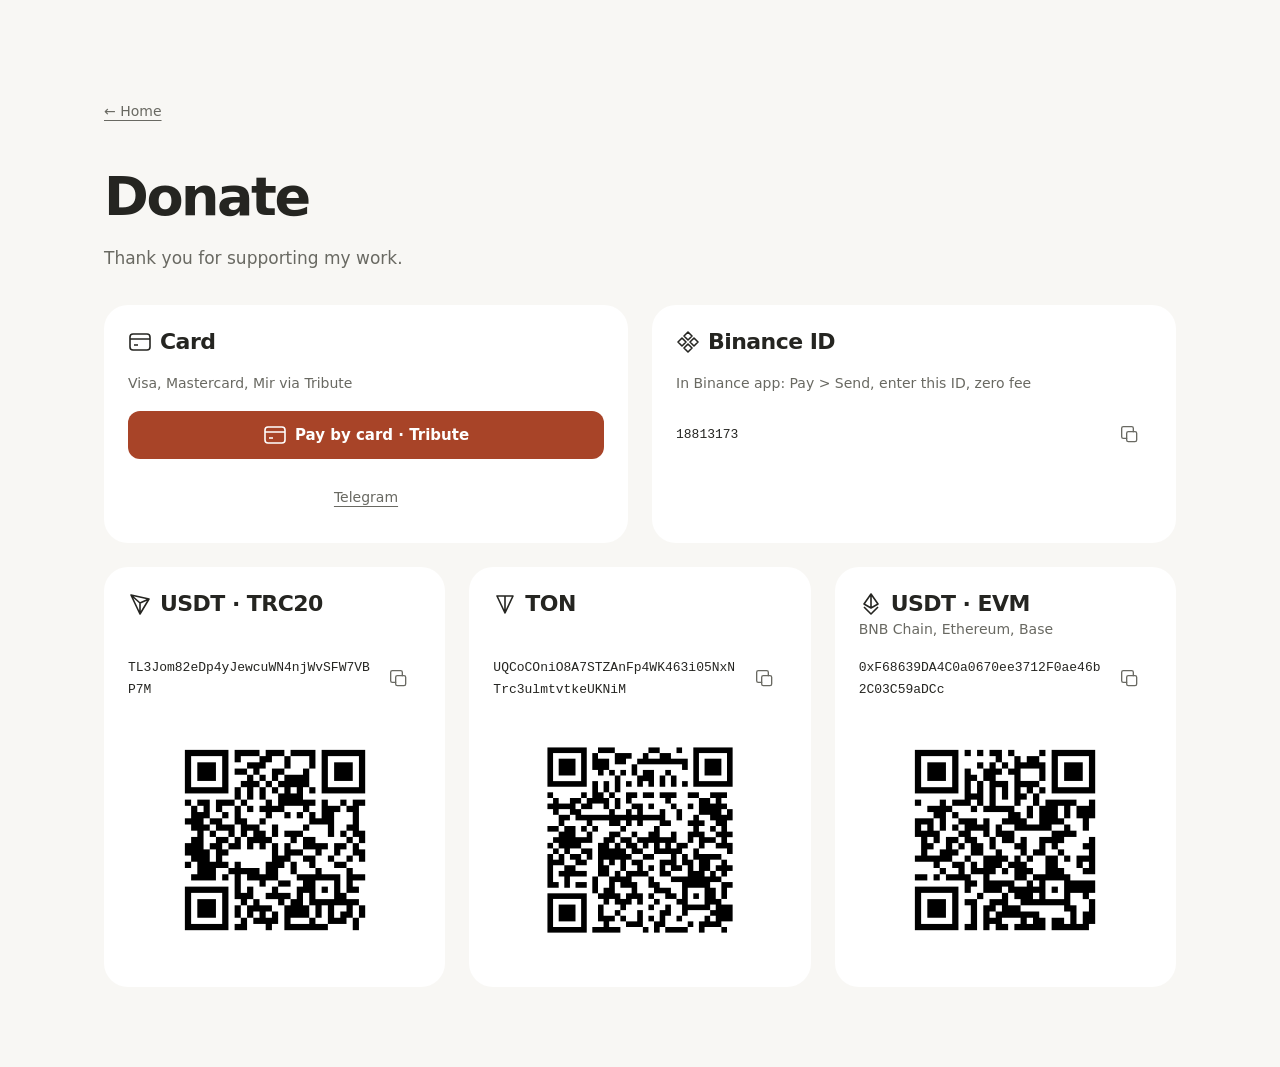
==== commit cc64a9df: "Shorten donation card headings for mobile" ====
--- a/donate.html
+++ b/donate.html
@@ -13,13 +13,13 @@
     <p class="donate-intro">Thank you for supporting my work.</p>
     <div class="donation-quick">
       <section class="donation tribute" aria-labelledby="tribute-heading">
-        <h2 id="tribute-heading"><svg width="24" height="24" class="donation-icon" viewBox="0 0 24 24" fill="none" stroke="currentColor" stroke-width="1.6" stroke-linejoin="round" aria-hidden="true"><rect x="2" y="4" width="20" height="16" rx="3"/><path d="M2 9h20M6 15h4"/></svg>Card · any country</h2>
+        <h2 id="tribute-heading"><svg width="24" height="24" class="donation-icon" viewBox="0 0 24 24" fill="none" stroke="currentColor" stroke-width="1.6" stroke-linejoin="round" aria-hidden="true"><rect x="2" y="4" width="20" height="16" rx="3"/><path d="M2 9h20M6 15h4"/></svg>Card</h2>
         <p>Visa, Mastercard, Mir via Tribute</p>
         <a class="donation-button" href="https://web.tribute.tg/d/RJ1"><svg width="24" height="24" class="donation-icon" viewBox="0 0 24 24" fill="none" stroke="currentColor" stroke-width="1.6" stroke-linejoin="round" aria-hidden="true"><rect x="2" y="4" width="20" height="16" rx="3"/><path d="M2 9h20M6 15h4"/></svg>Pay by card · Tribute</a>
         <p class="donation-networks"><a href="https://t.me/tribute/app?startapp=dRJ1">Telegram</a></p>
       </section>
       <section class="donation" aria-labelledby="binance-heading">
-        <h2 id="binance-heading"><svg width="24" height="24" class="donation-icon" viewBox="0 0 24 24" fill="none" stroke="currentColor" stroke-width="1.6" stroke-linejoin="round" aria-hidden="true"><path d="m12 2 4 4-4 4-4-4Zm0 12 4 4-4 4-4-4ZM2 12l4-4 4 4-4 4Zm12 0 4-4 4 4-4 4Z"/></svg>Binance · send to Binance ID</h2>
+        <h2 id="binance-heading"><svg width="24" height="24" class="donation-icon" viewBox="0 0 24 24" fill="none" stroke="currentColor" stroke-width="1.6" stroke-linejoin="round" aria-hidden="true"><path d="m12 2 4 4-4 4-4-4Zm0 12 4 4-4 4-4-4ZM2 12l4-4 4 4-4 4Zm12 0 4-4 4 4-4 4Z"/></svg>Binance ID</h2>
         <p>In Binance app: Pay &gt; Send, enter this ID, zero fee</p>
         <div class="donation-action">
           <p class="wallet-address">18813173</p>
@@ -30,7 +30,7 @@
     </div>
     <div class="donation-grid">
       <section class="donation" aria-labelledby="tron-heading">
-        <h2 id="tron-heading"><svg width="24" height="24" class="donation-icon" viewBox="0 0 24 24" fill="none" stroke="currentColor" stroke-width="1.6" stroke-linejoin="round" aria-hidden="true"><path d="m3 3 18 4-9 15Zm0 0 9 8 9-4M12 11v11"/></svg>USDT · Tron (TRC20)</h2>
+        <h2 id="tron-heading"><svg width="24" height="24" class="donation-icon" viewBox="0 0 24 24" fill="none" stroke="currentColor" stroke-width="1.6" stroke-linejoin="round" aria-hidden="true"><path d="m3 3 18 4-9 15Zm0 0 9 8 9-4M12 11v11"/></svg>USDT · TRC20</h2>
         <div class="donation-action">
           <p class="wallet-address">TL3Jom82eDp4yJewcuWN4njWvSFW7VBP7M</p>
           <button class="copy-button" type="button" aria-label="Copy wallet address"><svg width="20" height="20" viewBox="0 0 24 24" fill="none" stroke="currentColor" stroke-width="1.6" stroke-linecap="round" stroke-linejoin="round" aria-hidden="true"><g class="copy-glyph"><rect x="8" y="8" width="12" height="12" rx="2"/><path d="M16 8V4a2 2 0 0 0-2-2H4a2 2 0 0 0-2 2v10a2 2 0 0 0 2 2h4"/></g><path class="check-glyph" d="m5 12 4 4L19 6"/></svg></button>
@@ -39,7 +39,7 @@
         <img class="donation-qr" src="/donate-tron-qr.png" width="246" height="246" alt="QR code for the Tron wallet address above">
       </section>
       <section class="donation" aria-labelledby="ton-heading">
-        <h2 id="ton-heading"><svg width="24" height="24" class="donation-icon" viewBox="0 0 24 24" fill="none" stroke="currentColor" stroke-width="1.6" stroke-linejoin="round" aria-hidden="true"><path d="M4 4h16L12 21ZM12 4v17"/></svg>TON / USDT · TON network</h2>
+        <h2 id="ton-heading"><svg width="24" height="24" class="donation-icon" viewBox="0 0 24 24" fill="none" stroke="currentColor" stroke-width="1.6" stroke-linejoin="round" aria-hidden="true"><path d="M4 4h16L12 21ZM12 4v17"/></svg>TON</h2>
         <div class="donation-action">
           <p class="wallet-address">UQCoCOniO8A7STZAnFp4WK463i05NxNTrc3ulmtvtkeUKNiM</p>
           <button class="copy-button" type="button" aria-label="Copy wallet address"><svg width="20" height="20" viewBox="0 0 24 24" fill="none" stroke="currentColor" stroke-width="1.6" stroke-linecap="round" stroke-linejoin="round" aria-hidden="true"><g class="copy-glyph"><rect x="8" y="8" width="12" height="12" rx="2"/><path d="M16 8V4a2 2 0 0 0-2-2H4a2 2 0 0 0-2 2v10a2 2 0 0 0 2 2h4"/></g><path class="check-glyph" d="m5 12 4 4L19 6"/></svg></button>
@@ -48,7 +48,10 @@
         <img class="donation-qr" src="/donate-ton-qr.png" width="246" height="246" alt="QR code for the TON wallet address above">
       </section>
       <section class="donation" aria-labelledby="crypto-heading">
-        <h2 id="crypto-heading"><svg width="24" height="24" class="donation-icon" viewBox="0 0 24 24" fill="none" stroke="currentColor" stroke-width="1.6" stroke-linejoin="round" aria-hidden="true"><path d="m12 2 7 10-7 4-7-4Zm-7 13 7 7 7-7M12 2v14"/></svg>USDT / BNB / ETH · BNB Chain, Ethereum, Base</h2>
+        <div>
+          <h2 id="crypto-heading"><svg width="24" height="24" class="donation-icon" viewBox="0 0 24 24" fill="none" stroke="currentColor" stroke-width="1.6" stroke-linejoin="round" aria-hidden="true"><path d="m12 2 7 10-7 4-7-4Zm-7 13 7 7 7-7M12 2v14"/></svg>USDT · EVM</h2>
+          <p>BNB Chain, Ethereum, Base</p>
+        </div>
         <div class="donation-action">
           <p class="wallet-address" id="wallet-address">0xF68639DA4C0a0670ee3712F0ae46b2C03C59aDCc</p>
           <button class="copy-button" type="button" aria-label="Copy wallet address"><svg width="20" height="20" viewBox="0 0 24 24" fill="none" stroke="currentColor" stroke-width="1.6" stroke-linecap="round" stroke-linejoin="round" aria-hidden="true"><g class="copy-glyph"><rect x="8" y="8" width="12" height="12" rx="2"/><path d="M16 8V4a2 2 0 0 0-2-2H4a2 2 0 0 0-2 2v10a2 2 0 0 0 2 2h4"/></g><path class="check-glyph" d="m5 12 4 4L19 6"/></svg></button>
